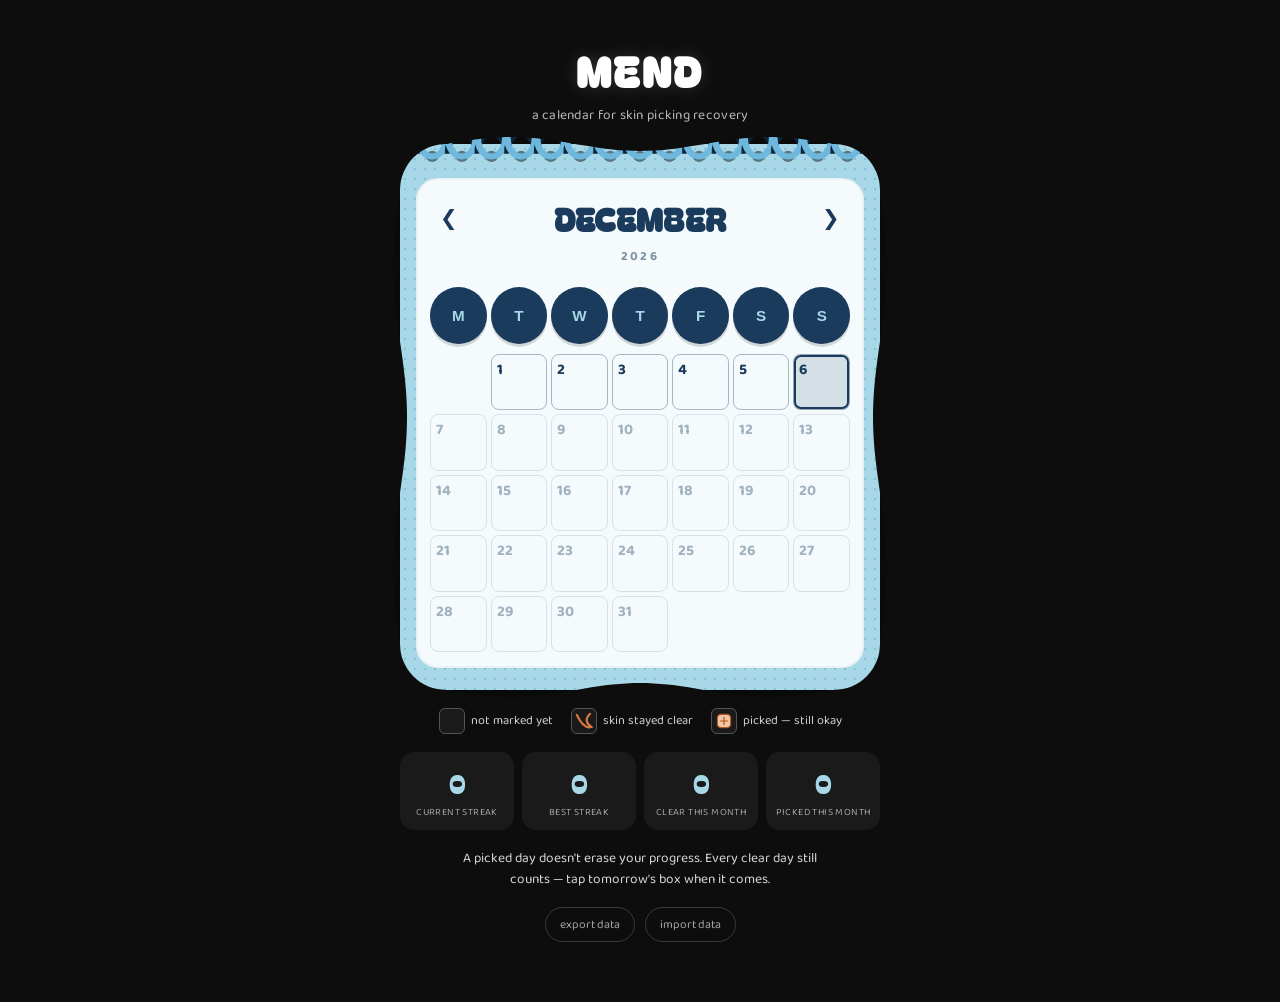
==== index.html @ 6c054323 "Add MEND, a skin picking recovery calendar Notepad-style monthly tracker for dermatillomania/skin pi" ====
<!doctype html>
<html lang="en">
<head>
<meta charset="UTF-8" />
<meta name="viewport" content="width=device-width, initial-scale=1, viewport-fit=cover" />
<title>MEND — a calendar for skin picking recovery</title>
<meta name="description" content="A gentle daily tracker for skin picking (dermatillomania) recovery. Scratch off the clear days, patch up the picked ones." />
<link rel="preconnect" href="https://fonts.googleapis.com" />
<link rel="preconnect" href="https://fonts.gstatic.com" crossorigin />
<link href="https://fonts.googleapis.com/css2?family=Bagel+Fat+One&family=Chewy&family=Baloo+2:wght@500;700;800&display=swap" rel="stylesheet" />
<link rel="stylesheet" href="css/style.css" />
</head>
<body>

  <div class="app">

    <header class="app-header">
      <h1 class="app-name">MEND</h1>
      <p class="app-tagline">a calendar for skin picking recovery</p>
    </header>

    <main class="calendar-wrap">
      <div class="calendar-card" id="calendarCard">

        <svg class="spiral" id="spiralSvg" viewBox="0 0 100 10" preserveAspectRatio="none" aria-hidden="true"></svg>

        <div class="page">
          <div class="page-inner">

            <div class="month-nav">
              <button class="nav-btn" id="prevMonth" aria-label="Previous month">&#10094;</button>
              <h2 class="month-title" id="monthTitle">JUNE</h2>
              <button class="nav-btn" id="nextMonth" aria-label="Next month">&#10095;</button>
            </div>
            <p class="year-label" id="yearLabel">2026</p>

            <div class="weekday-row" id="weekdayRow"></div>
            <div class="grid" id="grid"></div>

          </div>
        </div>
      </div>
    </main>

    <section class="legend" aria-label="Legend">
      <div class="legend-item">
        <span class="legend-swatch swatch-blank"></span>
        <span>not marked yet</span>
      </div>
      <div class="legend-item">
        <span class="legend-swatch swatch-clear"><svg viewBox="0 0 40 40"><path class="scratch-demo" d="M8,10 Q20,34 32,30 Q18,20 30,8" /></svg></span>
        <span>skin stayed clear</span>
      </div>
      <div class="legend-item">
        <span class="legend-swatch swatch-picked"><svg viewBox="0 0 40 40"><g class="patch-demo"><rect x="9" y="9" width="22" height="22" rx="6"/><path d="M14,20 L26,20 M20,14 L20,26" /></g></svg></span>
        <span>picked — still okay</span>
      </div>
    </section>

    <section class="stats" id="stats">
      <div class="stat">
        <span class="stat-value" id="statStreak">0</span>
        <span class="stat-label">current streak</span>
      </div>
      <div class="stat">
        <span class="stat-value" id="statBest">0</span>
        <span class="stat-label">best streak</span>
      </div>
      <div class="stat">
        <span class="stat-value" id="statMonthClear">0</span>
        <span class="stat-label">clear this month</span>
      </div>
      <div class="stat">
        <span class="stat-value" id="statMonthPicked">0</span>
        <span class="stat-label">picked this month</span>
      </div>
    </section>

    <p class="reassurance" id="reassurance">
      A picked day doesn't erase your progress. Every clear day still counts — tap tomorrow's box when it comes.
    </p>

    <footer class="app-footer">
      <button class="ghost-btn" id="exportBtn">export data</button>
      <label class="ghost-btn" for="importInput">import data</label>
      <input type="file" id="importInput" accept="application/json" hidden />
    </footer>

  </div>

  <script src="js/app.js"></script>
</body>
</html>
---- css/style.css ----
:root {
  --bg: #0d0d0d;
  --card: #6fea6f;
  --card-dot: #58c95a;
  --page: #fbfff5;
  --ink: #2a3fbe;
  --spiral-light: #6f8bff;
  --spiral-dark: #14206b;
  --mark: #b4531f;
  --mark-soft: #f0c8a8;
  color-scheme: light;
}

* { box-sizing: border-box; }

html, body {
  margin: 0;
  padding: 0;
  background: var(--bg);
  font-family: "Baloo 2", "Chewy", system-ui, sans-serif;
  color: #f4f4f4;
  min-height: 100%;
}

body {
  display: flex;
  justify-content: center;
  padding: clamp(16px, 4vw, 40px) 16px 60px;
}

.app {
  width: 100%;
  max-width: 480px;
  display: flex;
  flex-direction: column;
  align-items: center;
  gap: 18px;
}

/* ---------- header ---------- */

.app-header {
  text-align: center;
}

.app-name {
  font-family: "Bagel Fat One", "Chewy", sans-serif;
  font-size: clamp(2rem, 9vw, 2.6rem);
  letter-spacing: 0.06em;
  margin: 0;
  color: #fff;
  text-shadow: 0 0 18px rgba(255,255,255,0.15);
}

.app-tagline {
  margin: 4px 0 0;
  font-size: 0.85rem;
  color: #b9b9b9;
  letter-spacing: 0.02em;
}

/* ---------- calendar card ---------- */

.calendar-wrap {
  width: 100%;
  display: flex;
  justify-content: center;
}

.calendar-card {
  position: relative;
  width: 100%;
  background: var(--card);
  background-image:
    radial-gradient(var(--card-dot) 1.1px, transparent 1.6px);
  background-size: 10px 10px;
  padding: 34px 16px 22px;
  transition: background-color 0.5s ease;
  filter: drop-shadow(0 14px 28px rgba(0,0,0,0.45));
}

.spiral {
  position: absolute;
  top: -18px;
  left: 4%;
  width: 92%;
  height: 40px;
  overflow: visible;
  pointer-events: none;
}

.page {
  background: var(--page);
  border-radius: 22px;
  padding: 18px 14px 16px;
  box-shadow: inset 0 0 0 2px rgba(0,0,0,0.04);
}

.page-inner {
  display: flex;
  flex-direction: column;
  gap: 10px;
}

/* ---------- month title ---------- */

.month-nav {
  position: relative;
  display: flex;
  align-items: center;
  justify-content: center;
  min-height: 44px;
}

.month-title {
  font-family: "Bagel Fat One", sans-serif;
  font-size: clamp(2.4rem, 12vw, 3.4rem);
  color: var(--ink);
  margin: 0 44px;
  text-align: center;
  line-height: 1;
  letter-spacing: 0.01em;
  transition: color 0.5s ease, font-size 0.15s ease;
  white-space: nowrap;
}

.month-title.medium { font-size: clamp(1.9rem, 10vw, 2.6rem); }
.month-title.long { font-size: clamp(1.3rem, 8vw, 2rem); }

.year-label {
  text-align: center;
  margin: -4px 0 4px;
  font-weight: 700;
  color: var(--ink);
  opacity: 0.55;
  letter-spacing: 0.18em;
  font-size: 0.8rem;
}

.nav-btn {
  position: absolute;
  top: 50%;
  transform: translateY(-50%);
  background: none;
  border: none;
  color: var(--ink);
  font-size: 1.3rem;
  cursor: pointer;
  padding: 6px 10px;
  border-radius: 50%;
  line-height: 1;
  transition: background 0.15s ease;
  flex-shrink: 0;
}

#prevMonth { left: 0; }
#nextMonth { right: 0; }

.nav-btn:hover, .nav-btn:focus-visible {
  background: rgba(0,0,0,0.06);
  outline: none;
}

/* ---------- weekday row ---------- */

.weekday-row {
  display: grid;
  grid-template-columns: repeat(7, 1fr);
  gap: 4px;
  margin-top: 6px;
}

.weekday-pill {
  display: flex;
  align-items: center;
  justify-content: center;
  aspect-ratio: 1;
  border-radius: 50%;
  background: var(--ink);
  color: var(--card);
  font-weight: 800;
  font-family: "Chewy", sans-serif;
  font-size: clamp(0.7rem, 3vw, 0.95rem);
  box-shadow: 0 3px 0 rgba(0,0,0,0.15);
}

/* ---------- grid ---------- */

.grid {
  display: grid;
  grid-template-columns: repeat(7, 1fr);
  gap: 4px;
}

.day-cell {
  position: relative;
  aspect-ratio: 1;
  border: 1.5px solid color-mix(in srgb, var(--ink) 35%, transparent);
  border-radius: 8px;
  display: flex;
  align-items: flex-start;
  justify-content: flex-start;
  padding: 3px 0 0 5px;
  color: var(--ink);
  font-weight: 700;
  font-size: clamp(0.72rem, 3.4vw, 0.95rem);
  background: transparent;
  cursor: pointer;
  user-select: none;
  -webkit-tap-highlight-color: transparent;
  transition: transform 0.08s ease, background-color 0.2s ease;
  overflow: hidden;
}

.day-cell.empty {
  visibility: hidden;
  cursor: default;
}

.day-cell.future {
  opacity: 0.38;
  cursor: default;
}

.day-cell.today {
  background: color-mix(in srgb, var(--ink) 14%, transparent);
  box-shadow: inset 0 0 0 2px var(--ink);
}

.day-cell:active:not(.future):not(.empty) {
  transform: scale(0.93);
}

.day-cell .mark-svg {
  position: absolute;
  inset: 0;
  width: 100%;
  height: 100%;
  pointer-events: none;
}

.scratch {
  fill: none;
  stroke: var(--mark);
  stroke-width: 3.4;
  stroke-linecap: round;
  stroke-linejoin: round;
}

.patch rect {
  fill: var(--mark-soft);
  stroke: var(--mark);
  stroke-width: 1.6;
}

.patch path {
  stroke: var(--mark);
  stroke-width: 1.6;
  stroke-linecap: round;
}

/* ---------- legend ---------- */

.legend {
  display: flex;
  gap: 18px;
  flex-wrap: wrap;
  justify-content: center;
  font-size: 0.78rem;
  color: #cfcfcf;
}

.legend-item {
  display: flex;
  align-items: center;
  gap: 6px;
}

.legend-swatch {
  width: 26px;
  height: 26px;
  border-radius: 6px;
  border: 1.5px solid #555;
  background: #1a1a1a;
  display: inline-flex;
  overflow: hidden;
}

.legend-swatch svg { width: 100%; height: 100%; }

.scratch-demo {
  fill: none;
  stroke: #d97a3d;
  stroke-width: 3.6;
  stroke-linecap: round;
}

.patch-demo rect { fill: #f0c8a8; stroke: #b4531f; stroke-width: 2; }
.patch-demo path { stroke: #b4531f; stroke-width: 2; stroke-linecap: round; }

/* ---------- stats ---------- */

.stats {
  width: 100%;
  display: grid;
  grid-template-columns: repeat(4, 1fr);
  gap: 8px;
  text-align: center;
}

.stat {
  display: flex;
  flex-direction: column;
  background: #1a1a1a;
  border-radius: 14px;
  padding: 10px 4px;
}

.stat-value {
  font-family: "Bagel Fat One", sans-serif;
  font-size: clamp(1.3rem, 6vw, 1.7rem);
  color: var(--card);
}

.stat-label {
  font-size: 0.62rem;
  color: #a3a3a3;
  text-transform: uppercase;
  letter-spacing: 0.04em;
  margin-top: 2px;
}

/* ---------- reassurance ---------- */

.reassurance {
  text-align: center;
  font-size: 0.85rem;
  color: #d6d6d6;
  max-width: 380px;
  line-height: 1.5;
  margin: 0;
}

/* ---------- footer ---------- */

.app-footer {
  display: flex;
  gap: 10px;
}

.ghost-btn {
  font-family: inherit;
  font-size: 0.75rem;
  color: #a3a3a3;
  background: none;
  border: 1px solid #3a3a3a;
  padding: 7px 14px;
  border-radius: 999px;
  cursor: pointer;
}

.ghost-btn:hover { color: #fff; border-color: #666; }

@media (max-width: 360px) {
  .legend { gap: 10px; }
}
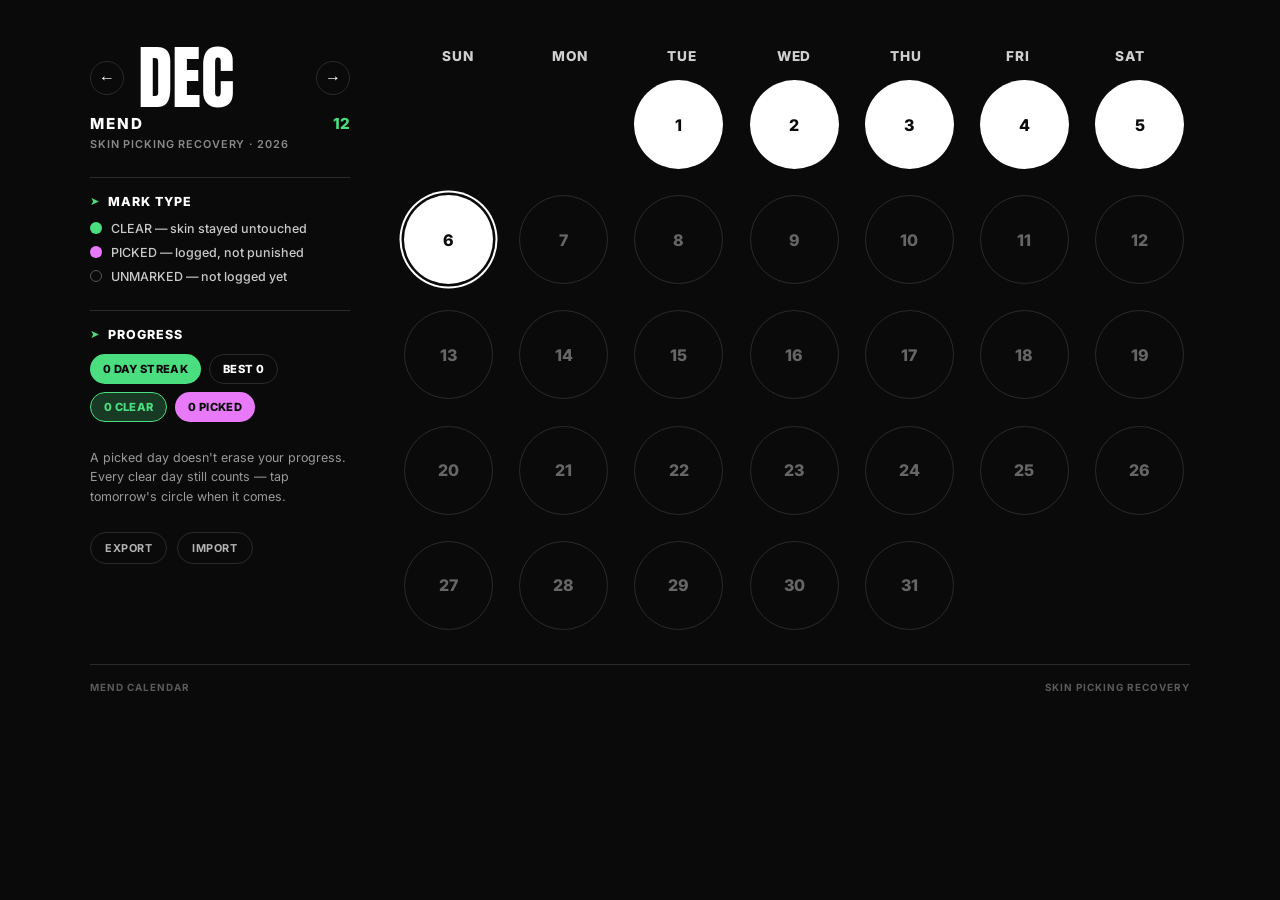
==== commit 20587b74: "Redesign MEND as a minimalist black circle-grid calendar Replace the notepad/spiral-binding look wit" ====
--- a/index.html
+++ b/index.html
@@ -4,88 +4,70 @@
 <meta charset="UTF-8" />
 <meta name="viewport" content="width=device-width, initial-scale=1, viewport-fit=cover" />
 <title>MEND — a calendar for skin picking recovery</title>
-<meta name="description" content="A gentle daily tracker for skin picking (dermatillomania) recovery. Scratch off the clear days, patch up the picked ones." />
+<meta name="description" content="A gentle daily tracker for skin picking (dermatillomania) recovery. Circle off the clear days, patch the picked ones." />
 <link rel="preconnect" href="https://fonts.googleapis.com" />
 <link rel="preconnect" href="https://fonts.gstatic.com" crossorigin />
-<link href="https://fonts.googleapis.com/css2?family=Bagel+Fat+One&family=Chewy&family=Baloo+2:wght@500;700;800&display=swap" rel="stylesheet" />
+<link href="https://fonts.googleapis.com/css2?family=Anton&family=Inter:wght@400;600;700;800&display=swap" rel="stylesheet" />
 <link rel="stylesheet" href="css/style.css" />
 </head>
 <body>
 
   <div class="app">
+    <div class="layout">
 
-    <header class="app-header">
-      <h1 class="app-name">MEND</h1>
-      <p class="app-tagline">a calendar for skin picking recovery</p>
-    </header>
+      <aside class="sidebar">
+        <div class="brand">
+          <div class="brand-row">
+            <button class="nav-arrow" id="prevMonth" aria-label="Previous month">&#8592;</button>
+            <h1 class="brand-month" id="monthAbbrev">JUN</h1>
+            <button class="nav-arrow" id="nextMonth" aria-label="Next month">&#8594;</button>
+          </div>
+          <div class="brand-sub">
+            <span class="brand-app">MEND</span>
+            <span class="brand-num" id="monthNum">06</span>
+          </div>
+          <p class="brand-tagline">SKIN PICKING RECOVERY &middot; <span id="yearLabel">2026</span></p>
+        </div>
 
-    <main class="calendar-wrap">
-      <div class="calendar-card" id="calendarCard">
+        <div class="side-block">
+          <h2 class="block-title"><span class="title-arrow">&#10148;</span> MARK TYPE</h2>
+          <ul class="legend-list">
+            <li><span class="dot dot-clear"></span> CLEAR &mdash; skin stayed untouched</li>
+            <li><span class="dot dot-picked"></span> PICKED &mdash; logged, not punished</li>
+            <li><span class="dot dot-blank"></span> UNMARKED &mdash; not logged yet</li>
+          </ul>
+        </div>
 
-        <svg class="spiral" id="spiralSvg" viewBox="0 0 100 10" preserveAspectRatio="none" aria-hidden="true"></svg>
-
-        <div class="page">
-          <div class="page-inner">
-
-            <div class="month-nav">
-              <button class="nav-btn" id="prevMonth" aria-label="Previous month">&#10094;</button>
-              <h2 class="month-title" id="monthTitle">JUNE</h2>
-              <button class="nav-btn" id="nextMonth" aria-label="Next month">&#10095;</button>
-            </div>
-            <p class="year-label" id="yearLabel">2026</p>
-
-            <div class="weekday-row" id="weekdayRow"></div>
-            <div class="grid" id="grid"></div>
-
+        <div class="side-block">
+          <h2 class="block-title"><span class="title-arrow">&#10148;</span> PROGRESS</h2>
+          <div class="chip-grid">
+            <span class="chip chip-clear" id="statStreak">0 DAY STREAK</span>
+            <span class="chip chip-outline" id="statBest">BEST 0</span>
+            <span class="chip chip-clear-soft" id="statMonthClear">0 CLEAR</span>
+            <span class="chip chip-picked" id="statMonthPicked">0 PICKED</span>
           </div>
         </div>
-      </div>
-    </main>
 
-    <section class="legend" aria-label="Legend">
-      <div class="legend-item">
-        <span class="legend-swatch swatch-blank"></span>
-        <span>not marked yet</span>
-      </div>
-      <div class="legend-item">
-        <span class="legend-swatch swatch-clear"><svg viewBox="0 0 40 40"><path class="scratch-demo" d="M8,10 Q20,34 32,30 Q18,20 30,8" /></svg></span>
-        <span>skin stayed clear</span>
-      </div>
-      <div class="legend-item">
-        <span class="legend-swatch swatch-picked"><svg viewBox="0 0 40 40"><g class="patch-demo"><rect x="9" y="9" width="22" height="22" rx="6"/><path d="M14,20 L26,20 M20,14 L20,26" /></g></svg></span>
-        <span>picked — still okay</span>
-      </div>
-    </section>
+        <p class="reassurance">A picked day doesn't erase your progress. Every clear day still counts &mdash; tap tomorrow's circle when it comes.</p>
 
-    <section class="stats" id="stats">
-      <div class="stat">
-        <span class="stat-value" id="statStreak">0</span>
-        <span class="stat-label">current streak</span>
-      </div>
-      <div class="stat">
-        <span class="stat-value" id="statBest">0</span>
-        <span class="stat-label">best streak</span>
-      </div>
-      <div class="stat">
-        <span class="stat-value" id="statMonthClear">0</span>
-        <span class="stat-label">clear this month</span>
-      </div>
-      <div class="stat">
-        <span class="stat-value" id="statMonthPicked">0</span>
-        <span class="stat-label">picked this month</span>
-      </div>
-    </section>
+        <div class="footer-actions">
+          <button class="ghost-btn" id="exportBtn">EXPORT</button>
+          <label class="ghost-btn" for="importInput">IMPORT</label>
+          <input type="file" id="importInput" accept="application/json" hidden />
+        </div>
+      </aside>
 
-    <p class="reassurance" id="reassurance">
-      A picked day doesn't erase your progress. Every clear day still counts — tap tomorrow's box when it comes.
-    </p>
+      <main class="calendar-main">
+        <div class="weekday-row" id="weekdayRow"></div>
+        <div class="grid" id="grid"></div>
+      </main>
 
-    <footer class="app-footer">
-      <button class="ghost-btn" id="exportBtn">export data</button>
-      <label class="ghost-btn" for="importInput">import data</label>
-      <input type="file" id="importInput" accept="application/json" hidden />
+    </div>
+
+    <footer class="corner-footer">
+      <span>MEND CALENDAR</span>
+      <span>SKIN PICKING RECOVERY</span>
     </footer>
-
   </div>
 
   <script src="js/app.js"></script>
--- a/css/style.css
+++ b/css/style.css
@@ -1,14 +1,11 @@
 :root {
-  --bg: #0d0d0d;
-  --card: #6fea6f;
-  --card-dot: #58c95a;
-  --page: #fbfff5;
-  --ink: #2a3fbe;
-  --spiral-light: #6f8bff;
-  --spiral-dark: #14206b;
-  --mark: #b4531f;
-  --mark-soft: #f0c8a8;
-  color-scheme: light;
+  --clear: #7ed321;
+  --picked: #ff5a36;
+  --bg: #0a0a0a;
+  --panel: #141414;
+  --line: #2a2a2a;
+  --ink-on-color: #0a0a0a;
+  color-scheme: dark;
 }
 
 * { box-sizing: border-box; }
@@ -17,350 +14,327 @@
   margin: 0;
   padding: 0;
   background: var(--bg);
-  font-family: "Baloo 2", "Chewy", system-ui, sans-serif;
-  color: #f4f4f4;
+  color: #fff;
+  font-family: "Inter", system-ui, sans-serif;
   min-height: 100%;
 }
 
 body {
   display: flex;
   justify-content: center;
-  padding: clamp(16px, 4vw, 40px) 16px 60px;
+  padding: clamp(20px, 4vw, 48px) clamp(16px, 4vw, 48px) 40px;
 }
 
 .app {
   width: 100%;
-  max-width: 480px;
-  display: flex;
-  flex-direction: column;
-  align-items: center;
-  gap: 18px;
-}
-
-/* ---------- header ---------- */
-
-.app-header {
+  max-width: 1100px;
+  display: flex;
+  flex-direction: column;
+  gap: 28px;
+}
+
+/* ---------------------------------------------------------------
+ * layout
+ * ------------------------------------------------------------- */
+
+.layout {
+  display: flex;
+  flex-direction: column;
+  gap: 32px;
+}
+
+@media (min-width: 860px) {
+  .layout {
+    display: grid;
+    grid-template-columns: 260px 1fr;
+    align-items: start;
+    gap: 48px;
+  }
+}
+
+/* ---------------------------------------------------------------
+ * sidebar / brand
+ * ------------------------------------------------------------- */
+
+.sidebar {
+  display: flex;
+  flex-direction: column;
+  gap: 26px;
+}
+
+.brand-row {
+  display: flex;
+  align-items: center;
+  gap: 14px;
+}
+
+.brand-month {
+  font-family: "Anton", sans-serif;
+  font-weight: 400;
+  font-size: clamp(3rem, 11vw, 4.4rem);
+  line-height: 0.85;
+  letter-spacing: -0.01em;
+  margin: 0;
+  flex: 1;
   text-align: center;
-}
-
-.app-name {
-  font-family: "Bagel Fat One", "Chewy", sans-serif;
-  font-size: clamp(2rem, 9vw, 2.6rem);
-  letter-spacing: 0.06em;
+  transition: color 0.3s ease;
+}
+
+@media (min-width: 860px) {
+  .brand-month { text-align: left; }
+}
+
+.nav-arrow {
+  background: none;
+  border: 1.5px solid var(--line);
+  color: #fff;
+  width: 34px;
+  height: 34px;
+  border-radius: 50%;
+  cursor: pointer;
+  font-size: 1rem;
+  flex-shrink: 0;
+  transition: border-color 0.15s ease, background 0.15s ease;
+}
+
+.nav-arrow:hover, .nav-arrow:focus-visible {
+  border-color: #fff;
+  outline: none;
+}
+
+.brand-sub {
+  display: flex;
+  align-items: baseline;
+  justify-content: space-between;
+  margin-top: 6px;
+}
+
+.brand-app {
+  font-weight: 800;
+  font-size: 0.95rem;
+  letter-spacing: 0.14em;
+}
+
+.brand-num {
+  font-weight: 800;
+  font-size: 0.95rem;
+  color: var(--clear);
+  transition: color 0.3s ease;
+}
+
+.brand-tagline {
+  margin: 4px 0 0;
+  font-size: 0.68rem;
+  font-weight: 600;
+  letter-spacing: 0.08em;
+  color: #8a8a8a;
+  text-transform: uppercase;
+}
+
+/* ---------------------------------------------------------------
+ * side blocks (legend + stats)
+ * ------------------------------------------------------------- */
+
+.side-block {
+  border-top: 1px solid var(--line);
+  padding-top: 16px;
+}
+
+.block-title {
+  display: flex;
+  align-items: center;
+  gap: 8px;
+  font-size: 0.78rem;
+  font-weight: 800;
+  letter-spacing: 0.08em;
+  margin: 0 0 12px;
+}
+
+.title-arrow {
+  color: var(--clear);
+  font-size: 0.7rem;
+  transition: color 0.3s ease;
+}
+
+.legend-list {
+  list-style: none;
   margin: 0;
+  padding: 0;
+  display: flex;
+  flex-direction: column;
+  gap: 9px;
+  font-size: 0.78rem;
+  color: #c9c9c9;
+  font-weight: 500;
+}
+
+.legend-list li {
+  display: flex;
+  align-items: center;
+  gap: 9px;
+}
+
+.dot {
+  width: 12px;
+  height: 12px;
+  border-radius: 50%;
+  flex-shrink: 0;
+}
+
+.dot-clear { background: var(--clear); transition: background 0.3s ease; }
+.dot-picked { background: var(--picked); transition: background 0.3s ease; }
+.dot-blank { background: transparent; border: 1.5px solid #555; }
+
+.chip-grid {
+  display: flex;
+  flex-wrap: wrap;
+  gap: 8px;
+}
+
+.chip {
+  display: inline-flex;
+  align-items: center;
+  padding: 7px 13px;
+  border-radius: 999px;
+  font-size: 0.7rem;
+  font-weight: 800;
+  letter-spacing: 0.03em;
+  white-space: nowrap;
+}
+
+.chip-clear { background: var(--clear); color: var(--ink-on-color); transition: background 0.3s ease; }
+.chip-picked { background: var(--picked); color: var(--ink-on-color); transition: background 0.3s ease; }
+.chip-clear-soft {
+  background: color-mix(in srgb, var(--clear) 22%, transparent);
+  color: var(--clear);
+  border: 1.5px solid var(--clear);
+  transition: color 0.3s ease, border-color 0.3s ease, background 0.3s ease;
+}
+.chip-outline {
+  background: none;
   color: #fff;
-  text-shadow: 0 0 18px rgba(255,255,255,0.15);
-}
-
-.app-tagline {
-  margin: 4px 0 0;
-  font-size: 0.85rem;
-  color: #b9b9b9;
-  letter-spacing: 0.02em;
-}
-
-/* ---------- calendar card ---------- */
-
-.calendar-wrap {
-  width: 100%;
-  display: flex;
-  justify-content: center;
-}
-
-.calendar-card {
-  position: relative;
-  width: 100%;
-  background: var(--card);
-  background-image:
-    radial-gradient(var(--card-dot) 1.1px, transparent 1.6px);
-  background-size: 10px 10px;
-  padding: 34px 16px 22px;
-  transition: background-color 0.5s ease;
-  filter: drop-shadow(0 14px 28px rgba(0,0,0,0.45));
-}
-
-.spiral {
-  position: absolute;
-  top: -18px;
-  left: 4%;
-  width: 92%;
-  height: 40px;
-  overflow: visible;
-  pointer-events: none;
-}
-
-.page {
-  background: var(--page);
-  border-radius: 22px;
-  padding: 18px 14px 16px;
-  box-shadow: inset 0 0 0 2px rgba(0,0,0,0.04);
-}
-
-.page-inner {
-  display: flex;
-  flex-direction: column;
+  border: 1.5px solid var(--line);
+}
+
+.reassurance {
+  font-size: 0.78rem;
+  line-height: 1.55;
+  color: #9a9a9a;
+  margin: 0;
+}
+
+.footer-actions {
+  display: flex;
   gap: 10px;
 }
 
-/* ---------- month title ---------- */
-
-.month-nav {
-  position: relative;
-  display: flex;
-  align-items: center;
-  justify-content: center;
-  min-height: 44px;
-}
-
-.month-title {
-  font-family: "Bagel Fat One", sans-serif;
-  font-size: clamp(2.4rem, 12vw, 3.4rem);
-  color: var(--ink);
-  margin: 0 44px;
-  text-align: center;
-  line-height: 1;
-  letter-spacing: 0.01em;
-  transition: color 0.5s ease, font-size 0.15s ease;
-  white-space: nowrap;
-}
-
-.month-title.medium { font-size: clamp(1.9rem, 10vw, 2.6rem); }
-.month-title.long { font-size: clamp(1.3rem, 8vw, 2rem); }
-
-.year-label {
-  text-align: center;
-  margin: -4px 0 4px;
+.ghost-btn {
+  font-family: inherit;
+  font-size: 0.68rem;
   font-weight: 700;
-  color: var(--ink);
-  opacity: 0.55;
-  letter-spacing: 0.18em;
-  font-size: 0.8rem;
-}
-
-.nav-btn {
-  position: absolute;
-  top: 50%;
-  transform: translateY(-50%);
+  letter-spacing: 0.05em;
+  color: #b4b4b4;
   background: none;
-  border: none;
-  color: var(--ink);
-  font-size: 1.3rem;
+  border: 1.5px solid var(--line);
+  padding: 8px 14px;
+  border-radius: 999px;
   cursor: pointer;
-  padding: 6px 10px;
-  border-radius: 50%;
-  line-height: 1;
-  transition: background 0.15s ease;
-  flex-shrink: 0;
-}
-
-#prevMonth { left: 0; }
-#nextMonth { right: 0; }
-
-.nav-btn:hover, .nav-btn:focus-visible {
-  background: rgba(0,0,0,0.06);
-  outline: none;
-}
-
-/* ---------- weekday row ---------- */
+}
+.ghost-btn:hover { color: #fff; border-color: #666; }
+
+/* ---------------------------------------------------------------
+ * calendar main
+ * ------------------------------------------------------------- */
+
+.calendar-main {
+  display: flex;
+  flex-direction: column;
+  gap: 10px;
+}
 
 .weekday-row {
   display: grid;
   grid-template-columns: repeat(7, 1fr);
-  gap: 4px;
-  margin-top: 6px;
-}
-
-.weekday-pill {
-  display: flex;
-  align-items: center;
-  justify-content: center;
-  aspect-ratio: 1;
-  border-radius: 50%;
-  background: var(--ink);
-  color: var(--card);
-  font-weight: 800;
-  font-family: "Chewy", sans-serif;
-  font-size: clamp(0.7rem, 3vw, 0.95rem);
-  box-shadow: 0 3px 0 rgba(0,0,0,0.15);
-}
-
-/* ---------- grid ---------- */
+  padding: 0 4px;
+}
+
+.weekday-row span {
+  font-weight: 800;
+  font-size: clamp(0.62rem, 2.4vw, 0.85rem);
+  letter-spacing: 0.06em;
+  color: #cfcfcf;
+  text-align: center;
+}
 
 .grid {
   display: grid;
   grid-template-columns: repeat(7, 1fr);
-  gap: 4px;
+  gap: clamp(4px, 1.4vw, 14px);
 }
 
 .day-cell {
   position: relative;
   aspect-ratio: 1;
-  border: 1.5px solid color-mix(in srgb, var(--ink) 35%, transparent);
-  border-radius: 8px;
-  display: flex;
-  align-items: flex-start;
-  justify-content: flex-start;
-  padding: 3px 0 0 5px;
-  color: var(--ink);
+  display: flex;
+  align-items: center;
+  justify-content: center;
+  cursor: pointer;
+  -webkit-tap-highlight-color: transparent;
+  user-select: none;
+}
+
+.day-cell.empty { visibility: hidden; cursor: default; }
+.day-cell.future { cursor: default; }
+
+.day-circle {
+  position: absolute;
+  inset: 6%;
+  border-radius: 50%;
+  background: #fff;
+  transition: background-color 0.3s ease, transform 0.08s ease, box-shadow 0.15s ease;
+}
+
+.day-cell.future .day-circle {
+  background: transparent;
+  border: 1.5px solid var(--line);
+  inset: 6%;
+}
+
+.day-cell.state-clear .day-circle { background: var(--clear); }
+.day-cell.state-picked .day-circle { background: var(--picked); }
+
+.day-cell.today .day-circle {
+  box-shadow: 0 0 0 2.5px var(--bg), 0 0 0 4.5px #fff;
+}
+
+.day-cell:active:not(.future):not(.empty) .day-circle {
+  transform: scale(0.9);
+}
+
+.day-num {
+  position: relative;
+  font-weight: 800;
+  font-size: clamp(0.68rem, 2.6vw, 1rem);
+  color: var(--bg);
+  pointer-events: none;
+}
+
+.day-cell.future .day-num { color: #666; }
+.day-cell.state-clear .day-num,
+.day-cell.state-picked .day-num { color: #fff; }
+
+/* ---------------------------------------------------------------
+ * footer
+ * ------------------------------------------------------------- */
+
+.corner-footer {
+  display: flex;
+  justify-content: space-between;
+  font-size: 0.62rem;
   font-weight: 700;
-  font-size: clamp(0.72rem, 3.4vw, 0.95rem);
-  background: transparent;
-  cursor: pointer;
-  user-select: none;
-  -webkit-tap-highlight-color: transparent;
-  transition: transform 0.08s ease, background-color 0.2s ease;
-  overflow: hidden;
-}
-
-.day-cell.empty {
-  visibility: hidden;
-  cursor: default;
-}
-
-.day-cell.future {
-  opacity: 0.38;
-  cursor: default;
-}
-
-.day-cell.today {
-  background: color-mix(in srgb, var(--ink) 14%, transparent);
-  box-shadow: inset 0 0 0 2px var(--ink);
-}
-
-.day-cell:active:not(.future):not(.empty) {
-  transform: scale(0.93);
-}
-
-.day-cell .mark-svg {
-  position: absolute;
-  inset: 0;
-  width: 100%;
-  height: 100%;
-  pointer-events: none;
-}
-
-.scratch {
-  fill: none;
-  stroke: var(--mark);
-  stroke-width: 3.4;
-  stroke-linecap: round;
-  stroke-linejoin: round;
-}
-
-.patch rect {
-  fill: var(--mark-soft);
-  stroke: var(--mark);
-  stroke-width: 1.6;
-}
-
-.patch path {
-  stroke: var(--mark);
-  stroke-width: 1.6;
-  stroke-linecap: round;
-}
-
-/* ---------- legend ---------- */
-
-.legend {
-  display: flex;
-  gap: 18px;
-  flex-wrap: wrap;
-  justify-content: center;
-  font-size: 0.78rem;
-  color: #cfcfcf;
-}
-
-.legend-item {
-  display: flex;
-  align-items: center;
-  gap: 6px;
-}
-
-.legend-swatch {
-  width: 26px;
-  height: 26px;
-  border-radius: 6px;
-  border: 1.5px solid #555;
-  background: #1a1a1a;
-  display: inline-flex;
-  overflow: hidden;
-}
-
-.legend-swatch svg { width: 100%; height: 100%; }
-
-.scratch-demo {
-  fill: none;
-  stroke: #d97a3d;
-  stroke-width: 3.6;
-  stroke-linecap: round;
-}
-
-.patch-demo rect { fill: #f0c8a8; stroke: #b4531f; stroke-width: 2; }
-.patch-demo path { stroke: #b4531f; stroke-width: 2; stroke-linecap: round; }
-
-/* ---------- stats ---------- */
-
-.stats {
-  width: 100%;
-  display: grid;
-  grid-template-columns: repeat(4, 1fr);
-  gap: 8px;
-  text-align: center;
-}
-
-.stat {
-  display: flex;
-  flex-direction: column;
-  background: #1a1a1a;
-  border-radius: 14px;
-  padding: 10px 4px;
-}
-
-.stat-value {
-  font-family: "Bagel Fat One", sans-serif;
-  font-size: clamp(1.3rem, 6vw, 1.7rem);
-  color: var(--card);
-}
-
-.stat-label {
-  font-size: 0.62rem;
-  color: #a3a3a3;
+  letter-spacing: 0.1em;
+  color: #5a5a5a;
+  border-top: 1px solid var(--line);
+  padding-top: 16px;
   text-transform: uppercase;
-  letter-spacing: 0.04em;
-  margin-top: 2px;
-}
-
-/* ---------- reassurance ---------- */
-
-.reassurance {
-  text-align: center;
-  font-size: 0.85rem;
-  color: #d6d6d6;
-  max-width: 380px;
-  line-height: 1.5;
-  margin: 0;
-}
-
-/* ---------- footer ---------- */
-
-.app-footer {
-  display: flex;
-  gap: 10px;
-}
-
-.ghost-btn {
-  font-family: inherit;
-  font-size: 0.75rem;
-  color: #a3a3a3;
-  background: none;
-  border: 1px solid #3a3a3a;
-  padding: 7px 14px;
-  border-radius: 999px;
-  cursor: pointer;
-}
-
-.ghost-btn:hover { color: #fff; border-color: #666; }
-
-@media (max-width: 360px) {
-  .legend { gap: 10px; }
-}
+}
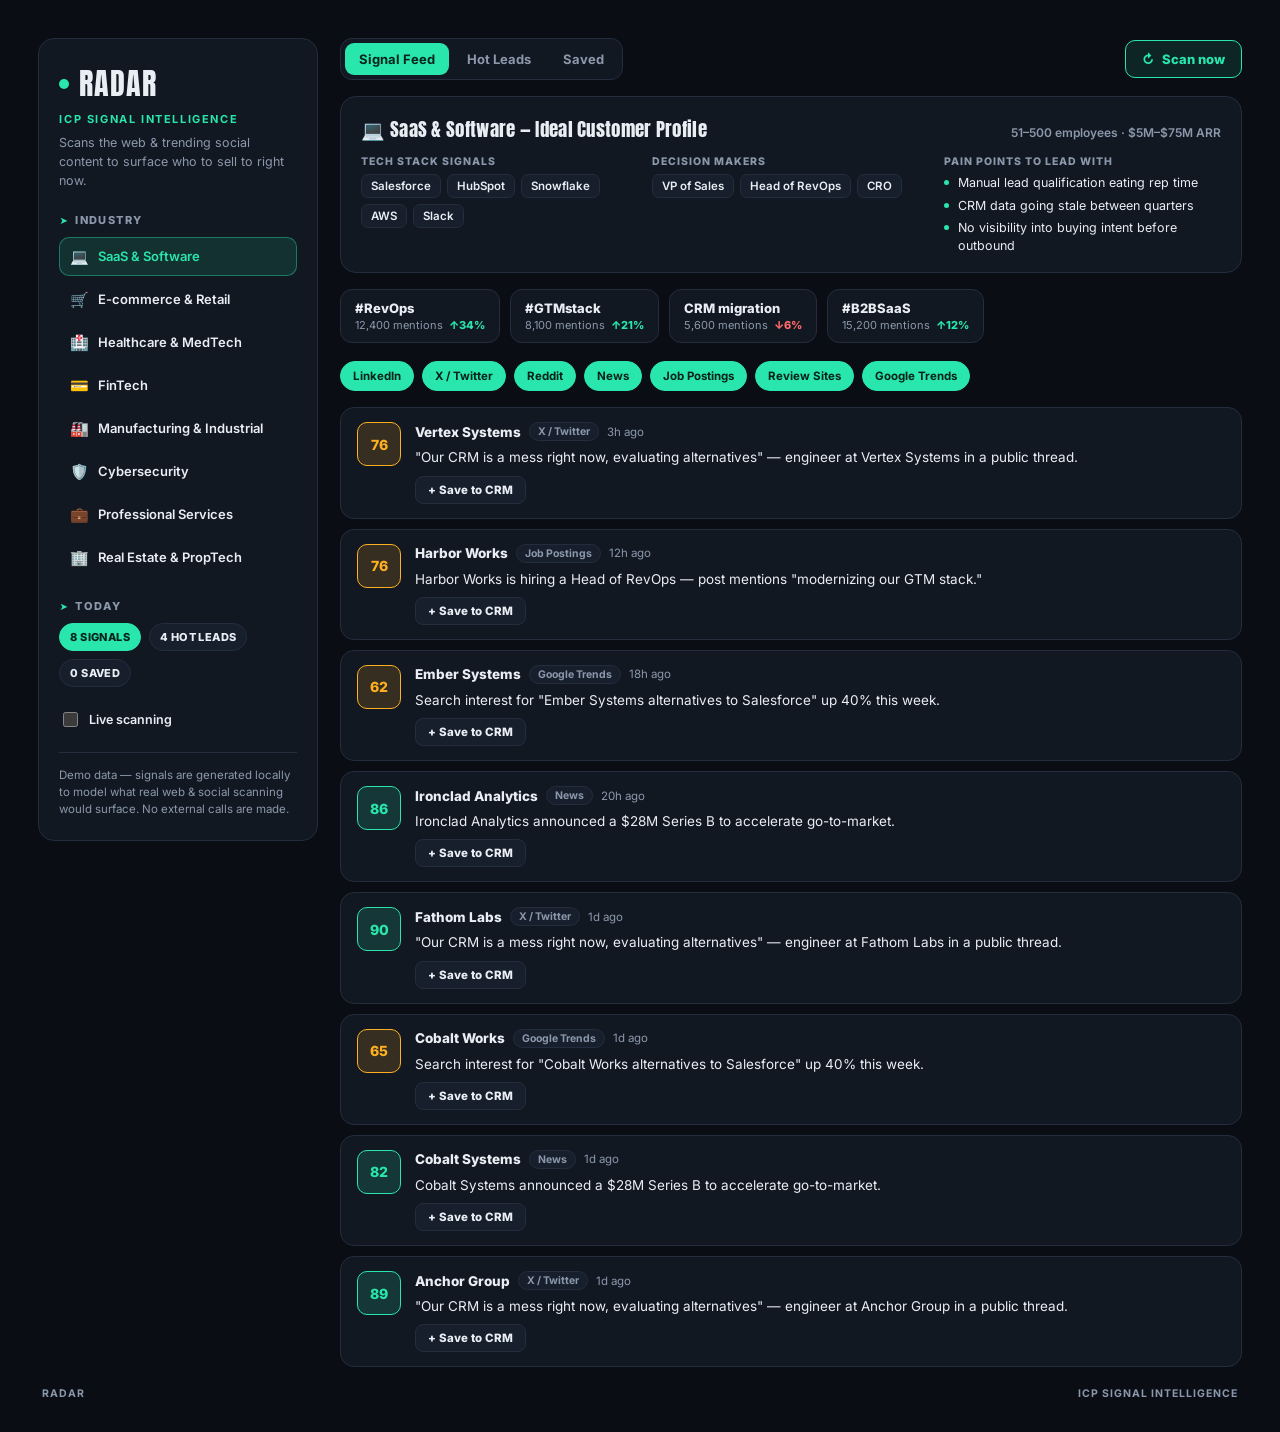
==== commit 7300dd7c: "Add RADAR, an ICP signal-scanning CRM dashboard Replace the MEND app with RADAR: a client-side dashb" ====
--- a/index.html
+++ b/index.html
@@ -3,11 +3,11 @@
 <head>
 <meta charset="UTF-8" />
 <meta name="viewport" content="width=device-width, initial-scale=1, viewport-fit=cover" />
-<title>MEND — a calendar for skin picking recovery</title>
-<meta name="description" content="A gentle daily tracker for skin picking (dermatillomania) recovery. Circle off the clear days, patch the picked ones." />
+<title>RADAR — ICP signal intelligence</title>
+<meta name="description" content="An automated CRM signal radar that scans the web and trending social content to surface industry-specific ideal customer profiles and hot leads." />
 <link rel="preconnect" href="https://fonts.googleapis.com" />
 <link rel="preconnect" href="https://fonts.gstatic.com" crossorigin />
-<link href="https://fonts.googleapis.com/css2?family=Anton&family=Inter:wght@400;600;700;800&display=swap" rel="stylesheet" />
+<link href="https://fonts.googleapis.com/css2?family=Anton&family=Inter:wght@400;500;600;700;800&display=swap" rel="stylesheet" />
 <link rel="stylesheet" href="css/style.css" />
 </head>
 <body>
@@ -18,55 +18,73 @@
       <aside class="sidebar">
         <div class="brand">
           <div class="brand-row">
-            <button class="nav-arrow" id="prevMonth" aria-label="Previous month">&#8592;</button>
-            <h1 class="brand-month" id="monthAbbrev">JUN</h1>
-            <button class="nav-arrow" id="nextMonth" aria-label="Next month">&#8594;</button>
+            <span class="live-dot" id="liveDot" aria-hidden="true"></span>
+            <h1 class="brand-name">RADAR</h1>
           </div>
-          <div class="brand-sub">
-            <span class="brand-app">MEND</span>
-            <span class="brand-num" id="monthNum">06</span>
-          </div>
-          <p class="brand-tagline">SKIN PICKING RECOVERY &middot; <span id="yearLabel">2026</span></p>
+          <p class="brand-tagline">ICP SIGNAL INTELLIGENCE</p>
+          <p class="brand-sub">Scans the web &amp; trending social content to surface who to sell to right now.</p>
         </div>
 
         <div class="side-block">
-          <h2 class="block-title"><span class="title-arrow">&#10148;</span> MARK TYPE</h2>
-          <ul class="legend-list">
-            <li><span class="dot dot-clear"></span> CLEAR &mdash; skin stayed untouched</li>
-            <li><span class="dot dot-picked"></span> PICKED &mdash; logged, not punished</li>
-            <li><span class="dot dot-blank"></span> UNMARKED &mdash; not logged yet</li>
-          </ul>
+          <h2 class="block-title"><span class="title-arrow">&#10148;</span> INDUSTRY</h2>
+          <ul class="industry-list" id="industryList"></ul>
         </div>
 
         <div class="side-block">
-          <h2 class="block-title"><span class="title-arrow">&#10148;</span> PROGRESS</h2>
+          <h2 class="block-title"><span class="title-arrow">&#10148;</span> TODAY</h2>
           <div class="chip-grid">
-            <span class="chip chip-clear" id="statStreak">0 DAY STREAK</span>
-            <span class="chip chip-outline" id="statBest">BEST 0</span>
-            <span class="chip chip-clear-soft" id="statMonthClear">0 CLEAR</span>
-            <span class="chip chip-picked" id="statMonthPicked">0 PICKED</span>
+            <span class="chip chip-accent" id="statSignals">0 SIGNALS</span>
+            <span class="chip chip-outline" id="statHot">0 HOT LEADS</span>
+            <span class="chip chip-outline" id="statSaved">0 SAVED</span>
           </div>
         </div>
 
-        <p class="reassurance">A picked day doesn't erase your progress. Every clear day still counts &mdash; tap tomorrow's circle when it comes.</p>
+        <label class="live-toggle">
+          <input type="checkbox" id="liveToggle" />
+          <span>Live scanning</span>
+        </label>
 
-        <div class="footer-actions">
-          <button class="ghost-btn" id="exportBtn">EXPORT</button>
-          <label class="ghost-btn" for="importInput">IMPORT</label>
-          <input type="file" id="importInput" accept="application/json" hidden />
-        </div>
+        <p class="reassurance">Demo data — signals are generated locally to model what real web &amp; social scanning would surface. No external calls are made.</p>
       </aside>
 
-      <main class="calendar-main">
-        <div class="weekday-row" id="weekdayRow"></div>
-        <div class="grid" id="grid"></div>
+      <main class="main">
+        <div class="tab-row">
+          <div class="tabs" role="tablist">
+            <button class="tab-btn is-active" data-view="signals" role="tab">Signal Feed</button>
+            <button class="tab-btn" data-view="leads" role="tab">Hot Leads</button>
+            <button class="tab-btn" data-view="saved" role="tab">Saved <span id="savedCount"></span></button>
+          </div>
+          <button class="scan-btn" id="scanBtn">
+            <span class="scan-icon">&#8635;</span> Scan now
+          </button>
+        </div>
+
+        <section class="view" id="view-signals">
+          <div class="icp-card" id="icpCard"></div>
+
+          <div class="trending-strip" id="trendingStrip"></div>
+
+          <div class="source-filters" id="sourceFilters"></div>
+
+          <div class="signal-feed" id="signalFeed"></div>
+        </section>
+
+        <section class="view is-hidden" id="view-leads">
+          <p class="view-intro">Companies ranked by cumulative buying-intent signal for <strong id="leadsIndustryName"></strong>.</p>
+          <div class="lead-list" id="leadList"></div>
+        </section>
+
+        <section class="view is-hidden" id="view-saved">
+          <p class="view-intro">Leads you've pulled into the CRM, across every industry.</p>
+          <div class="lead-list" id="savedList"></div>
+        </section>
       </main>
 
     </div>
 
     <footer class="corner-footer">
-      <span>MEND CALENDAR</span>
-      <span>SKIN PICKING RECOVERY</span>
+      <span>RADAR</span>
+      <span>ICP SIGNAL INTELLIGENCE</span>
     </footer>
   </div>
 
--- a/css/style.css
+++ b/css/style.css
@@ -1,10 +1,14 @@
 :root {
-  --clear: #7ed321;
-  --picked: #ff5a36;
-  --bg: #0a0a0a;
-  --panel: #141414;
-  --line: #2a2a2a;
-  --ink-on-color: #0a0a0a;
+  --bg: #0a0e14;
+  --panel: #121822;
+  --panel-2: #171f2c;
+  --line: #232d3d;
+  --ink: #e9eef4;
+  --muted: #8b98ab;
+  --accent: #29e6ac;
+  --accent-ink: #06231a;
+  --amber: #ffb020;
+  --red: #ff6b6b;
   color-scheme: dark;
 }
 
@@ -14,7 +18,7 @@
   margin: 0;
   padding: 0;
   background: var(--bg);
-  color: #fff;
+  color: var(--ink);
   font-family: "Inter", system-ui, sans-serif;
   min-height: 100%;
 }
@@ -22,15 +26,15 @@
 body {
   display: flex;
   justify-content: center;
-  padding: clamp(20px, 4vw, 48px) clamp(16px, 4vw, 48px) 40px;
+  padding: clamp(16px, 3vw, 40px) clamp(14px, 3vw, 40px) 32px;
 }
 
 .app {
   width: 100%;
-  max-width: 1100px;
-  display: flex;
-  flex-direction: column;
-  gap: 28px;
+  max-width: 1240px;
+  display: flex;
+  flex-direction: column;
+  gap: 20px;
 }
 
 /* ---------------------------------------------------------------
@@ -38,303 +42,585 @@
  * ------------------------------------------------------------- */
 
 .layout {
-  display: flex;
-  flex-direction: column;
-  gap: 32px;
-}
-
-@media (min-width: 860px) {
-  .layout {
-    display: grid;
-    grid-template-columns: 260px 1fr;
-    align-items: start;
-    gap: 48px;
-  }
-}
-
-/* ---------------------------------------------------------------
- * sidebar / brand
+  display: grid;
+  grid-template-columns: 280px 1fr;
+  gap: 22px;
+  align-items: start;
+}
+
+@media (max-width: 860px) {
+  .layout { grid-template-columns: 1fr; }
+}
+
+/* ---------------------------------------------------------------
+ * sidebar
  * ------------------------------------------------------------- */
 
 .sidebar {
-  display: flex;
-  flex-direction: column;
-  gap: 26px;
+  background: var(--panel);
+  border: 1px solid var(--line);
+  border-radius: 16px;
+  padding: 22px 20px;
+  display: flex;
+  flex-direction: column;
+  gap: 22px;
+  position: sticky;
+  top: 20px;
 }
 
 .brand-row {
   display: flex;
   align-items: center;
-  gap: 14px;
-}
-
-.brand-month {
+  gap: 10px;
+}
+
+.live-dot {
+  width: 10px;
+  height: 10px;
+  border-radius: 50%;
+  background: var(--accent);
+  box-shadow: 0 0 0 0 rgba(41, 230, 172, 0.6);
+  animation: pulse 2.2s infinite;
+  flex: none;
+}
+
+@keyframes pulse {
+  0%   { box-shadow: 0 0 0 0 rgba(41, 230, 172, 0.55); }
+  70%  { box-shadow: 0 0 0 8px rgba(41, 230, 172, 0); }
+  100% { box-shadow: 0 0 0 0 rgba(41, 230, 172, 0); }
+}
+
+.brand-name {
   font-family: "Anton", sans-serif;
   font-weight: 400;
-  font-size: clamp(3rem, 11vw, 4.4rem);
-  line-height: 0.85;
-  letter-spacing: -0.01em;
-  margin: 0;
-  flex: 1;
-  text-align: center;
-  transition: color 0.3s ease;
-}
-
-@media (min-width: 860px) {
-  .brand-month { text-align: left; }
-}
-
-.nav-arrow {
-  background: none;
-  border: 1.5px solid var(--line);
-  color: #fff;
-  width: 34px;
-  height: 34px;
-  border-radius: 50%;
+  font-size: 30px;
+  letter-spacing: 1px;
+  margin: 0;
+  color: var(--ink);
+}
+
+.brand-tagline {
+  margin: 6px 0 0;
+  font-size: 11px;
+  font-weight: 700;
+  letter-spacing: 1.6px;
+  color: var(--accent);
+}
+
+.brand-sub {
+  margin: 8px 0 0;
+  font-size: 12.5px;
+  line-height: 1.5;
+  color: var(--muted);
+}
+
+.side-block { display: flex; flex-direction: column; gap: 10px; }
+
+.block-title {
+  margin: 0;
+  font-size: 11px;
+  font-weight: 800;
+  letter-spacing: 1.4px;
+  color: var(--muted);
+  text-transform: uppercase;
+  display: flex;
+  align-items: center;
+  gap: 6px;
+}
+
+.title-arrow { color: var(--accent); font-size: 10px; }
+
+.industry-list {
+  list-style: none;
+  margin: 0;
+  padding: 0;
+  display: flex;
+  flex-direction: column;
+  gap: 4px;
+}
+
+.industry-btn {
+  width: 100%;
+  display: flex;
+  align-items: center;
+  gap: 9px;
+  padding: 9px 10px;
+  border-radius: 10px;
+  border: 1px solid transparent;
+  background: transparent;
+  color: var(--ink);
+  font: inherit;
+  font-size: 13px;
+  font-weight: 600;
+  text-align: left;
   cursor: pointer;
-  font-size: 1rem;
-  flex-shrink: 0;
-  transition: border-color 0.15s ease, background 0.15s ease;
-}
-
-.nav-arrow:hover, .nav-arrow:focus-visible {
-  border-color: #fff;
-  outline: none;
-}
-
-.brand-sub {
+}
+
+.industry-btn:hover { background: var(--panel-2); }
+
+.industry-btn.is-active {
+  background: rgba(41, 230, 172, 0.12);
+  border-color: rgba(41, 230, 172, 0.4);
+  color: var(--accent);
+}
+
+.industry-emoji { font-size: 15px; }
+
+.chip-grid {
+  display: flex;
+  flex-wrap: wrap;
+  gap: 8px;
+}
+
+.chip {
+  font-size: 11px;
+  font-weight: 800;
+  letter-spacing: 0.4px;
+  padding: 6px 10px;
+  border-radius: 999px;
+  border: 1px solid var(--line);
+  color: var(--muted);
+  background: var(--panel-2);
+}
+
+.chip-accent {
+  color: var(--accent-ink);
+  background: var(--accent);
+  border-color: var(--accent);
+}
+
+.chip-outline { color: var(--ink); }
+
+.live-toggle {
+  display: flex;
+  align-items: center;
+  gap: 8px;
+  font-size: 12.5px;
+  font-weight: 600;
+  color: var(--ink);
+  cursor: pointer;
+  user-select: none;
+}
+
+.live-toggle input { accent-color: var(--accent); width: 15px; height: 15px; }
+
+.reassurance {
+  margin: 0;
+  font-size: 11.5px;
+  line-height: 1.5;
+  color: var(--muted);
+  border-top: 1px solid var(--line);
+  padding-top: 14px;
+}
+
+/* ---------------------------------------------------------------
+ * main / tabs
+ * ------------------------------------------------------------- */
+
+.main {
+  display: flex;
+  flex-direction: column;
+  gap: 16px;
+  min-width: 0;
+}
+
+.tab-row {
+  display: flex;
+  align-items: center;
+  justify-content: space-between;
+  gap: 12px;
+  flex-wrap: wrap;
+}
+
+.tabs {
+  display: flex;
+  gap: 4px;
+  background: var(--panel);
+  border: 1px solid var(--line);
+  border-radius: 12px;
+  padding: 4px;
+}
+
+.tab-btn {
+  border: none;
+  background: transparent;
+  color: var(--muted);
+  font: inherit;
+  font-size: 13px;
+  font-weight: 700;
+  padding: 8px 14px;
+  border-radius: 9px;
+  cursor: pointer;
+}
+
+.tab-btn.is-active {
+  background: var(--accent);
+  color: var(--accent-ink);
+}
+
+.scan-btn {
+  display: flex;
+  align-items: center;
+  gap: 8px;
+  border: 1px solid var(--accent);
+  background: rgba(41, 230, 172, 0.1);
+  color: var(--accent);
+  font: inherit;
+  font-size: 13px;
+  font-weight: 800;
+  padding: 10px 16px;
+  border-radius: 10px;
+  cursor: pointer;
+}
+
+.scan-btn:hover { background: rgba(41, 230, 172, 0.2); }
+.scan-btn:active { transform: translateY(1px); }
+
+.scan-icon { display: inline-block; transition: transform 0.5s ease; }
+.scan-btn.is-scanning .scan-icon { animation: spin 0.6s linear infinite; }
+
+@keyframes spin { to { transform: rotate(360deg); } }
+
+.view.is-hidden { display: none; }
+.view { display: flex; flex-direction: column; gap: 16px; }
+
+.view-intro {
+  margin: 0;
+  font-size: 13px;
+  color: var(--muted);
+}
+
+.view-intro strong { color: var(--ink); }
+
+/* ---------------------------------------------------------------
+ * ICP card
+ * ------------------------------------------------------------- */
+
+.icp-card {
+  background: var(--panel);
+  border: 1px solid var(--line);
+  border-radius: 16px;
+  padding: 18px 20px;
+  display: flex;
+  flex-direction: column;
+  gap: 12px;
+}
+
+.icp-head {
   display: flex;
   align-items: baseline;
   justify-content: space-between;
-  margin-top: 6px;
-}
-
-.brand-app {
+  gap: 10px;
+  flex-wrap: wrap;
+}
+
+.icp-title {
+  margin: 0;
+  font-family: "Anton", sans-serif;
+  font-weight: 400;
+  font-size: 19px;
+  letter-spacing: 0.3px;
+}
+
+.icp-meta {
+  font-size: 12px;
+  color: var(--muted);
+  font-weight: 600;
+}
+
+.icp-grid {
+  display: grid;
+  grid-template-columns: repeat(auto-fit, minmax(220px, 1fr));
+  gap: 14px;
+}
+
+.icp-col-label {
+  font-size: 10.5px;
   font-weight: 800;
-  font-size: 0.95rem;
-  letter-spacing: 0.14em;
-}
-
-.brand-num {
-  font-weight: 800;
-  font-size: 0.95rem;
-  color: var(--clear);
-  transition: color 0.3s ease;
-}
-
-.brand-tagline {
-  margin: 4px 0 0;
-  font-size: 0.68rem;
+  letter-spacing: 1px;
+  color: var(--muted);
+  text-transform: uppercase;
+  margin: 0 0 6px;
+}
+
+.tag-row { display: flex; flex-wrap: wrap; gap: 6px; }
+
+.tag {
+  font-size: 11.5px;
   font-weight: 600;
-  letter-spacing: 0.08em;
-  color: #8a8a8a;
-  text-transform: uppercase;
-}
-
-/* ---------------------------------------------------------------
- * side blocks (legend + stats)
- * ------------------------------------------------------------- */
-
-.side-block {
-  border-top: 1px solid var(--line);
-  padding-top: 16px;
-}
-
-.block-title {
-  display: flex;
-  align-items: center;
-  gap: 8px;
-  font-size: 0.78rem;
-  font-weight: 800;
-  letter-spacing: 0.08em;
-  margin: 0 0 12px;
-}
-
-.title-arrow {
-  color: var(--clear);
-  font-size: 0.7rem;
-  transition: color 0.3s ease;
-}
-
-.legend-list {
+  padding: 4px 9px;
+  border-radius: 7px;
+  background: var(--panel-2);
+  border: 1px solid var(--line);
+  color: var(--ink);
+}
+
+.icp-list {
+  margin: 0;
+  padding: 0;
   list-style: none;
-  margin: 0;
-  padding: 0;
-  display: flex;
-  flex-direction: column;
-  gap: 9px;
-  font-size: 0.78rem;
-  color: #c9c9c9;
-  font-weight: 500;
-}
-
-.legend-list li {
-  display: flex;
-  align-items: center;
-  gap: 9px;
-}
-
-.dot {
-  width: 12px;
-  height: 12px;
+  display: flex;
+  flex-direction: column;
+  gap: 5px;
+}
+
+.icp-list li {
+  font-size: 12.5px;
+  color: var(--ink);
+  padding-left: 14px;
+  position: relative;
+  line-height: 1.4;
+}
+
+.icp-list li::before {
+  content: "";
+  position: absolute;
+  left: 0;
+  top: 6px;
+  width: 5px;
+  height: 5px;
   border-radius: 50%;
-  flex-shrink: 0;
-}
-
-.dot-clear { background: var(--clear); transition: background 0.3s ease; }
-.dot-picked { background: var(--picked); transition: background 0.3s ease; }
-.dot-blank { background: transparent; border: 1.5px solid #555; }
-
-.chip-grid {
+  background: var(--accent);
+}
+
+/* ---------------------------------------------------------------
+ * trending strip
+ * ------------------------------------------------------------- */
+
+.trending-strip {
+  display: flex;
+  gap: 10px;
+  overflow-x: auto;
+  padding-bottom: 2px;
+}
+
+.trend-pill {
+  flex: none;
+  display: flex;
+  flex-direction: column;
+  gap: 2px;
+  background: var(--panel);
+  border: 1px solid var(--line);
+  border-radius: 12px;
+  padding: 10px 14px;
+  min-width: 140px;
+}
+
+.trend-tag { font-size: 13px; font-weight: 800; color: var(--ink); }
+
+.trend-stats {
+  display: flex;
+  align-items: center;
+  gap: 6px;
+  font-size: 11px;
+  color: var(--muted);
+}
+
+.trend-delta { font-weight: 800; }
+.trend-delta.up { color: var(--accent); }
+.trend-delta.down { color: var(--red); }
+
+/* ---------------------------------------------------------------
+ * source filters
+ * ------------------------------------------------------------- */
+
+.source-filters {
   display: flex;
   flex-wrap: wrap;
   gap: 8px;
 }
 
-.chip {
-  display: inline-flex;
-  align-items: center;
-  padding: 7px 13px;
+.source-chip {
+  font: inherit;
+  font-size: 11.5px;
+  font-weight: 700;
+  padding: 7px 12px;
   border-radius: 999px;
-  font-size: 0.7rem;
+  border: 1px solid var(--line);
+  background: var(--panel);
+  color: var(--muted);
+  cursor: pointer;
+}
+
+.source-chip.is-active {
+  background: var(--accent);
+  border-color: var(--accent);
+  color: var(--accent-ink);
+}
+
+/* ---------------------------------------------------------------
+ * signal feed / lead list (shared card styles)
+ * ------------------------------------------------------------- */
+
+.signal-feed, .lead-list {
+  display: flex;
+  flex-direction: column;
+  gap: 10px;
+}
+
+.signal-card {
+  background: var(--panel);
+  border: 1px solid var(--line);
+  border-radius: 14px;
+  padding: 14px 16px;
+  display: flex;
+  gap: 14px;
+  align-items: flex-start;
+}
+
+.signal-card.is-new {
+  animation: highlight 1.8s ease-out;
+}
+
+@keyframes highlight {
+  0% { background: rgba(41, 230, 172, 0.18); border-color: var(--accent); }
+  100% { background: var(--panel); border-color: var(--line); }
+}
+
+.score-badge {
+  flex: none;
+  width: 44px;
+  height: 44px;
+  border-radius: 10px;
+  display: flex;
+  align-items: center;
+  justify-content: center;
   font-weight: 800;
-  letter-spacing: 0.03em;
-  white-space: nowrap;
-}
-
-.chip-clear { background: var(--clear); color: var(--ink-on-color); transition: background 0.3s ease; }
-.chip-picked { background: var(--picked); color: var(--ink-on-color); transition: background 0.3s ease; }
-.chip-clear-soft {
-  background: color-mix(in srgb, var(--clear) 22%, transparent);
-  color: var(--clear);
-  border: 1.5px solid var(--clear);
-  transition: color 0.3s ease, border-color 0.3s ease, background 0.3s ease;
-}
-.chip-outline {
-  background: none;
-  color: #fff;
-  border: 1.5px solid var(--line);
-}
-
-.reassurance {
-  font-size: 0.78rem;
-  line-height: 1.55;
-  color: #9a9a9a;
-  margin: 0;
-}
-
-.footer-actions {
-  display: flex;
-  gap: 10px;
-}
-
-.ghost-btn {
-  font-family: inherit;
-  font-size: 0.68rem;
+  font-size: 14px;
+  background: var(--panel-2);
+  border: 1px solid var(--line);
+}
+
+.score-badge.tier-hot { background: rgba(41, 230, 172, 0.15); border-color: var(--accent); color: var(--accent); }
+.score-badge.tier-warm { background: rgba(255, 176, 32, 0.15); border-color: var(--amber); color: var(--amber); }
+.score-badge.tier-cool { color: var(--muted); }
+
+.signal-body { flex: 1; min-width: 0; display: flex; flex-direction: column; gap: 6px; }
+
+.signal-top {
+  display: flex;
+  align-items: center;
+  gap: 8px;
+  flex-wrap: wrap;
+  font-size: 11.5px;
+  color: var(--muted);
+}
+
+.signal-company { font-weight: 800; color: var(--ink); font-size: 13.5px; }
+
+.source-tag {
+  font-size: 10.5px;
   font-weight: 700;
-  letter-spacing: 0.05em;
-  color: #b4b4b4;
-  background: none;
-  border: 1.5px solid var(--line);
-  padding: 8px 14px;
+  padding: 2px 8px;
   border-radius: 999px;
+  background: var(--panel-2);
+  border: 1px solid var(--line);
+}
+
+.signal-text {
+  margin: 0;
+  font-size: 13.5px;
+  line-height: 1.5;
+  color: var(--ink);
+}
+
+.signal-actions { display: flex; gap: 8px; margin-top: 2px; }
+
+.save-btn {
+  font: inherit;
+  font-size: 11.5px;
+  font-weight: 800;
+  padding: 6px 12px;
+  border-radius: 8px;
+  border: 1px solid var(--line);
+  background: var(--panel-2);
+  color: var(--ink);
   cursor: pointer;
 }
-.ghost-btn:hover { color: #fff; border-color: #666; }
-
-/* ---------------------------------------------------------------
- * calendar main
- * ------------------------------------------------------------- */
-
-.calendar-main {
-  display: flex;
-  flex-direction: column;
-  gap: 10px;
-}
-
-.weekday-row {
-  display: grid;
-  grid-template-columns: repeat(7, 1fr);
+
+.save-btn.is-saved {
+  background: var(--accent);
+  border-color: var(--accent);
+  color: var(--accent-ink);
+}
+
+/* ---------------------------------------------------------------
+ * lead list rows
+ * ------------------------------------------------------------- */
+
+.lead-row {
+  background: var(--panel);
+  border: 1px solid var(--line);
+  border-radius: 14px;
+  padding: 14px 16px;
+  display: flex;
+  align-items: center;
+  gap: 14px;
+}
+
+.lead-rank {
+  flex: none;
+  width: 26px;
+  text-align: center;
+  font-family: "Anton", sans-serif;
+  font-size: 16px;
+  color: var(--muted);
+}
+
+.lead-main { flex: 1; min-width: 0; display: flex; flex-direction: column; gap: 6px; }
+
+.lead-head {
+  display: flex;
+  align-items: center;
+  gap: 8px;
+  flex-wrap: wrap;
+}
+
+.lead-name { font-weight: 800; font-size: 14px; color: var(--ink); }
+
+.lead-industry {
+  font-size: 10.5px;
+  font-weight: 700;
+  color: var(--muted);
+  padding: 2px 8px;
+  border-radius: 999px;
+  border: 1px solid var(--line);
+}
+
+.lead-bar-track {
+  height: 6px;
+  border-radius: 999px;
+  background: var(--panel-2);
+  overflow: hidden;
+}
+
+.lead-bar-fill {
+  height: 100%;
+  border-radius: 999px;
+  background: linear-gradient(90deg, var(--amber), var(--accent));
+}
+
+.lead-meta { font-size: 11.5px; color: var(--muted); }
+
+.empty-state {
+  text-align: center;
+  padding: 40px 20px;
+  color: var(--muted);
+  font-size: 13px;
+  border: 1px dashed var(--line);
+  border-radius: 14px;
+}
+
+/* ---------------------------------------------------------------
+ * footer
+ * ------------------------------------------------------------- */
+
+.corner-footer {
+  display: flex;
+  justify-content: space-between;
+  font-size: 10.5px;
+  font-weight: 700;
+  letter-spacing: 1px;
+  color: var(--muted);
   padding: 0 4px;
 }
-
-.weekday-row span {
-  font-weight: 800;
-  font-size: clamp(0.62rem, 2.4vw, 0.85rem);
-  letter-spacing: 0.06em;
-  color: #cfcfcf;
-  text-align: center;
-}
-
-.grid {
-  display: grid;
-  grid-template-columns: repeat(7, 1fr);
-  gap: clamp(4px, 1.4vw, 14px);
-}
-
-.day-cell {
-  position: relative;
-  aspect-ratio: 1;
-  display: flex;
-  align-items: center;
-  justify-content: center;
-  cursor: pointer;
-  -webkit-tap-highlight-color: transparent;
-  user-select: none;
-}
-
-.day-cell.empty { visibility: hidden; cursor: default; }
-.day-cell.future { cursor: default; }
-
-.day-circle {
-  position: absolute;
-  inset: 6%;
-  border-radius: 50%;
-  background: #fff;
-  transition: background-color 0.3s ease, transform 0.08s ease, box-shadow 0.15s ease;
-}
-
-.day-cell.future .day-circle {
-  background: transparent;
-  border: 1.5px solid var(--line);
-  inset: 6%;
-}
-
-.day-cell.state-clear .day-circle { background: var(--clear); }
-.day-cell.state-picked .day-circle { background: var(--picked); }
-
-.day-cell.today .day-circle {
-  box-shadow: 0 0 0 2.5px var(--bg), 0 0 0 4.5px #fff;
-}
-
-.day-cell:active:not(.future):not(.empty) .day-circle {
-  transform: scale(0.9);
-}
-
-.day-num {
-  position: relative;
-  font-weight: 800;
-  font-size: clamp(0.68rem, 2.6vw, 1rem);
-  color: var(--bg);
-  pointer-events: none;
-}
-
-.day-cell.future .day-num { color: #666; }
-.day-cell.state-clear .day-num,
-.day-cell.state-picked .day-num { color: #fff; }
-
-/* ---------------------------------------------------------------
- * footer
- * ------------------------------------------------------------- */
-
-.corner-footer {
-  display: flex;
-  justify-content: space-between;
-  font-size: 0.62rem;
-  font-weight: 700;
-  letter-spacing: 0.1em;
-  color: #5a5a5a;
-  border-top: 1px solid var(--line);
-  padding-top: 16px;
-  text-transform: uppercase;
-}
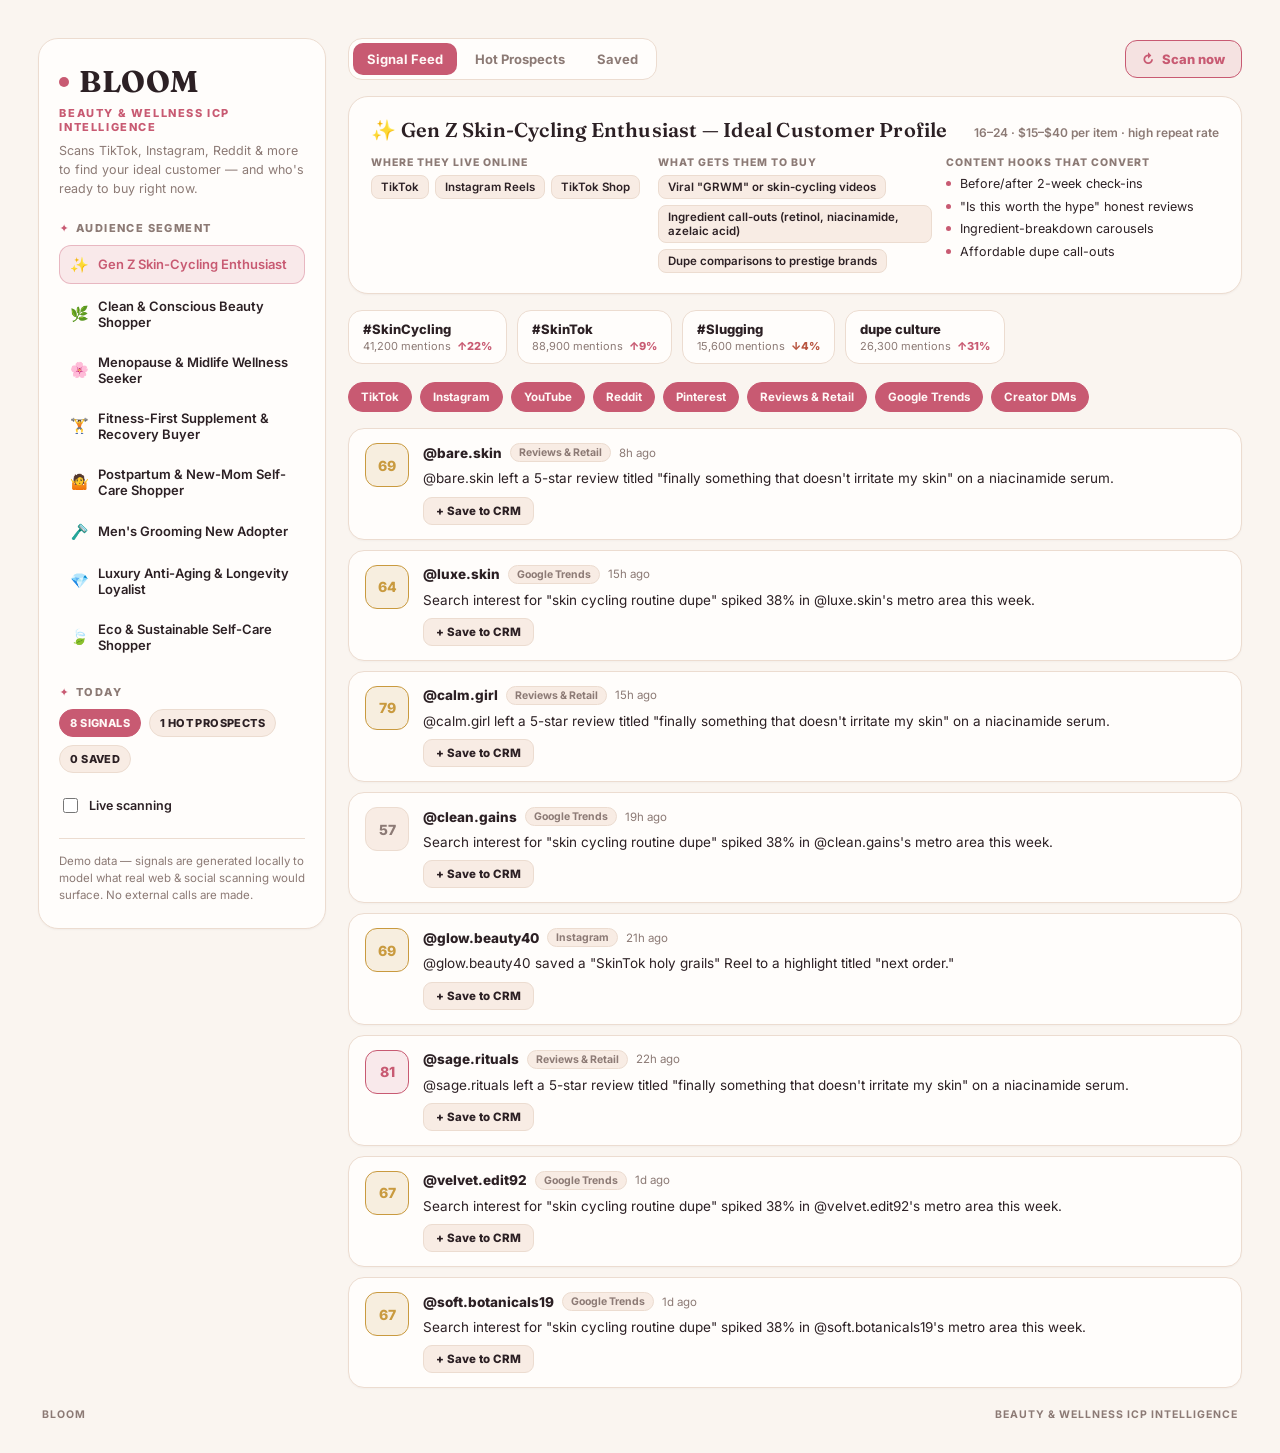
==== commit e1e6bf50: "Add BLOOM, a B2C beauty & wellness ICP intelligence CRM Replace MEND with BLOOM: a client-side dashb" ====
--- a/index.html
+++ b/index.html
@@ -3,11 +3,11 @@
 <head>
 <meta charset="UTF-8" />
 <meta name="viewport" content="width=device-width, initial-scale=1, viewport-fit=cover" />
-<title>RADAR — ICP signal intelligence</title>
-<meta name="description" content="An automated CRM signal radar that scans the web and trending social content to surface industry-specific ideal customer profiles and hot leads." />
+<title>BLOOM — beauty &amp; wellness ICP intelligence</title>
+<meta name="description" content="An automated CRM that scans the web and trending social content to surface ideal customer profiles and hot prospects for B2C beauty and wellness brands." />
 <link rel="preconnect" href="https://fonts.googleapis.com" />
 <link rel="preconnect" href="https://fonts.gstatic.com" crossorigin />
-<link href="https://fonts.googleapis.com/css2?family=Anton&family=Inter:wght@400;500;600;700;800&display=swap" rel="stylesheet" />
+<link href="https://fonts.googleapis.com/css2?family=Fraunces:ital,wght@0,500;0,600;0,700;1,500&family=Inter:wght@400;500;600;700;800&display=swap" rel="stylesheet" />
 <link rel="stylesheet" href="css/style.css" />
 </head>
 <body>
@@ -19,22 +19,22 @@
         <div class="brand">
           <div class="brand-row">
             <span class="live-dot" id="liveDot" aria-hidden="true"></span>
-            <h1 class="brand-name">RADAR</h1>
+            <h1 class="brand-name">BLOOM</h1>
           </div>
-          <p class="brand-tagline">ICP SIGNAL INTELLIGENCE</p>
-          <p class="brand-sub">Scans the web &amp; trending social content to surface who to sell to right now.</p>
+          <p class="brand-tagline">BEAUTY &amp; WELLNESS ICP INTELLIGENCE</p>
+          <p class="brand-sub">Scans TikTok, Instagram, Reddit &amp; more to find your ideal customer &mdash; and who's ready to buy right now.</p>
         </div>
 
         <div class="side-block">
-          <h2 class="block-title"><span class="title-arrow">&#10148;</span> INDUSTRY</h2>
-          <ul class="industry-list" id="industryList"></ul>
+          <h2 class="block-title"><span class="title-arrow">&#10022;</span> AUDIENCE SEGMENT</h2>
+          <ul class="segment-list" id="segmentList"></ul>
         </div>
 
         <div class="side-block">
-          <h2 class="block-title"><span class="title-arrow">&#10148;</span> TODAY</h2>
+          <h2 class="block-title"><span class="title-arrow">&#10022;</span> TODAY</h2>
           <div class="chip-grid">
             <span class="chip chip-accent" id="statSignals">0 SIGNALS</span>
-            <span class="chip chip-outline" id="statHot">0 HOT LEADS</span>
+            <span class="chip chip-outline" id="statHot">0 HOT PROSPECTS</span>
             <span class="chip chip-outline" id="statSaved">0 SAVED</span>
           </div>
         </div>
@@ -44,14 +44,14 @@
           <span>Live scanning</span>
         </label>
 
-        <p class="reassurance">Demo data — signals are generated locally to model what real web &amp; social scanning would surface. No external calls are made.</p>
+        <p class="reassurance">Demo data &mdash; signals are generated locally to model what real web &amp; social scanning would surface. No external calls are made.</p>
       </aside>
 
       <main class="main">
         <div class="tab-row">
           <div class="tabs" role="tablist">
             <button class="tab-btn is-active" data-view="signals" role="tab">Signal Feed</button>
-            <button class="tab-btn" data-view="leads" role="tab">Hot Leads</button>
+            <button class="tab-btn" data-view="leads" role="tab">Hot Prospects</button>
             <button class="tab-btn" data-view="saved" role="tab">Saved <span id="savedCount"></span></button>
           </div>
           <button class="scan-btn" id="scanBtn">
@@ -70,12 +70,12 @@
         </section>
 
         <section class="view is-hidden" id="view-leads">
-          <p class="view-intro">Companies ranked by cumulative buying-intent signal for <strong id="leadsIndustryName"></strong>.</p>
+          <p class="view-intro">Real people ranked by cumulative buying-intent signal for <strong id="leadsSegmentName"></strong>.</p>
           <div class="lead-list" id="leadList"></div>
         </section>
 
         <section class="view is-hidden" id="view-saved">
-          <p class="view-intro">Leads you've pulled into the CRM, across every industry.</p>
+          <p class="view-intro">Prospects you've pulled into the CRM, across every segment.</p>
           <div class="lead-list" id="savedList"></div>
         </section>
       </main>
@@ -83,8 +83,8 @@
     </div>
 
     <footer class="corner-footer">
-      <span>RADAR</span>
-      <span>ICP SIGNAL INTELLIGENCE</span>
+      <span>BLOOM</span>
+      <span>BEAUTY &amp; WELLNESS ICP INTELLIGENCE</span>
     </footer>
   </div>
 
--- a/css/style.css
+++ b/css/style.css
@@ -1,15 +1,16 @@
 :root {
-  --bg: #0a0e14;
-  --panel: #121822;
-  --panel-2: #171f2c;
-  --line: #232d3d;
-  --ink: #e9eef4;
-  --muted: #8b98ab;
-  --accent: #29e6ac;
-  --accent-ink: #06231a;
-  --amber: #ffb020;
-  --red: #ff6b6b;
-  color-scheme: dark;
+  --bg: #faf5f0;
+  --panel: #fffdfb;
+  --panel-2: #f8ece4;
+  --line: #ecdcd0;
+  --ink: #2c2024;
+  --muted: #8c7a75;
+  --accent: #c85a72;
+  --accent-ink: #fff8f6;
+  --accent-soft: rgba(200, 90, 114, 0.12);
+  --amber: #c99a3f;
+  --red: #b8543f;
+  color-scheme: light;
 }
 
 * { box-sizing: border-box; }
@@ -43,7 +44,7 @@
 
 .layout {
   display: grid;
-  grid-template-columns: 280px 1fr;
+  grid-template-columns: 288px 1fr;
   gap: 22px;
   align-items: start;
 }
@@ -59,13 +60,14 @@
 .sidebar {
   background: var(--panel);
   border: 1px solid var(--line);
-  border-radius: 16px;
-  padding: 22px 20px;
+  border-radius: 20px;
+  padding: 24px 20px;
   display: flex;
   flex-direction: column;
   gap: 22px;
   position: sticky;
   top: 20px;
+  box-shadow: 0 1px 2px rgba(44, 32, 36, 0.04);
 }
 
 .brand-row {
@@ -79,22 +81,22 @@
   height: 10px;
   border-radius: 50%;
   background: var(--accent);
-  box-shadow: 0 0 0 0 rgba(41, 230, 172, 0.6);
+  box-shadow: 0 0 0 0 rgba(200, 90, 114, 0.55);
   animation: pulse 2.2s infinite;
   flex: none;
 }
 
 @keyframes pulse {
-  0%   { box-shadow: 0 0 0 0 rgba(41, 230, 172, 0.55); }
-  70%  { box-shadow: 0 0 0 8px rgba(41, 230, 172, 0); }
-  100% { box-shadow: 0 0 0 0 rgba(41, 230, 172, 0); }
+  0%   { box-shadow: 0 0 0 0 rgba(200, 90, 114, 0.5); }
+  70%  { box-shadow: 0 0 0 8px rgba(200, 90, 114, 0); }
+  100% { box-shadow: 0 0 0 0 rgba(200, 90, 114, 0); }
 }
 
 .brand-name {
-  font-family: "Anton", sans-serif;
-  font-weight: 400;
+  font-family: "Fraunces", serif;
+  font-weight: 700;
   font-size: 30px;
-  letter-spacing: 1px;
+  letter-spacing: 0.5px;
   margin: 0;
   color: var(--ink);
 }
@@ -102,7 +104,7 @@
 .brand-tagline {
   margin: 6px 0 0;
   font-size: 11px;
-  font-weight: 700;
+  font-weight: 800;
   letter-spacing: 1.6px;
   color: var(--accent);
 }
@@ -128,9 +130,9 @@
   gap: 6px;
 }
 
-.title-arrow { color: var(--accent); font-size: 10px; }
-
-.industry-list {
+.title-arrow { color: var(--accent); font-size: 11px; }
+
+.segment-list {
   list-style: none;
   margin: 0;
   padding: 0;
@@ -139,13 +141,13 @@
   gap: 4px;
 }
 
-.industry-btn {
+.segment-btn {
   width: 100%;
   display: flex;
   align-items: center;
   gap: 9px;
   padding: 9px 10px;
-  border-radius: 10px;
+  border-radius: 12px;
   border: 1px solid transparent;
   background: transparent;
   color: var(--ink);
@@ -156,15 +158,15 @@
   cursor: pointer;
 }
 
-.industry-btn:hover { background: var(--panel-2); }
-
-.industry-btn.is-active {
-  background: rgba(41, 230, 172, 0.12);
-  border-color: rgba(41, 230, 172, 0.4);
+.segment-btn:hover { background: var(--panel-2); }
+
+.segment-btn.is-active {
+  background: var(--accent-soft);
+  border-color: rgba(200, 90, 114, 0.35);
   color: var(--accent);
 }
 
-.industry-emoji { font-size: 15px; }
+.segment-emoji { font-size: 15px; }
 
 .chip-grid {
   display: flex;
@@ -237,7 +239,7 @@
   gap: 4px;
   background: var(--panel);
   border: 1px solid var(--line);
-  border-radius: 12px;
+  border-radius: 14px;
   padding: 4px;
 }
 
@@ -249,7 +251,7 @@
   font-size: 13px;
   font-weight: 700;
   padding: 8px 14px;
-  border-radius: 9px;
+  border-radius: 10px;
   cursor: pointer;
 }
 
@@ -263,17 +265,17 @@
   align-items: center;
   gap: 8px;
   border: 1px solid var(--accent);
-  background: rgba(41, 230, 172, 0.1);
+  background: var(--accent-soft);
   color: var(--accent);
   font: inherit;
   font-size: 13px;
   font-weight: 800;
   padding: 10px 16px;
-  border-radius: 10px;
+  border-radius: 12px;
   cursor: pointer;
 }
 
-.scan-btn:hover { background: rgba(41, 230, 172, 0.2); }
+.scan-btn:hover { background: rgba(200, 90, 114, 0.2); }
 .scan-btn:active { transform: translateY(1px); }
 
 .scan-icon { display: inline-block; transition: transform 0.5s ease; }
@@ -299,11 +301,12 @@
 .icp-card {
   background: var(--panel);
   border: 1px solid var(--line);
-  border-radius: 16px;
-  padding: 18px 20px;
-  display: flex;
-  flex-direction: column;
-  gap: 12px;
+  border-radius: 20px;
+  padding: 20px 22px;
+  display: flex;
+  flex-direction: column;
+  gap: 14px;
+  box-shadow: 0 1px 2px rgba(44, 32, 36, 0.04);
 }
 
 .icp-head {
@@ -316,10 +319,10 @@
 
 .icp-title {
   margin: 0;
-  font-family: "Anton", sans-serif;
-  font-weight: 400;
-  font-size: 19px;
-  letter-spacing: 0.3px;
+  font-family: "Fraunces", serif;
+  font-weight: 600;
+  font-size: 20px;
+  letter-spacing: 0.2px;
 }
 
 .icp-meta {
@@ -349,7 +352,7 @@
   font-size: 11.5px;
   font-weight: 600;
   padding: 4px 9px;
-  border-radius: 7px;
+  border-radius: 8px;
   background: var(--panel-2);
   border: 1px solid var(--line);
   color: var(--ink);
@@ -401,9 +404,9 @@
   gap: 2px;
   background: var(--panel);
   border: 1px solid var(--line);
-  border-radius: 12px;
+  border-radius: 14px;
   padding: 10px 14px;
-  min-width: 140px;
+  min-width: 150px;
 }
 
 .trend-tag { font-size: 13px; font-weight: 800; color: var(--ink); }
@@ -461,11 +464,12 @@
 .signal-card {
   background: var(--panel);
   border: 1px solid var(--line);
-  border-radius: 14px;
+  border-radius: 16px;
   padding: 14px 16px;
   display: flex;
   gap: 14px;
   align-items: flex-start;
+  box-shadow: 0 1px 2px rgba(44, 32, 36, 0.03);
 }
 
 .signal-card.is-new {
@@ -473,7 +477,7 @@
 }
 
 @keyframes highlight {
-  0% { background: rgba(41, 230, 172, 0.18); border-color: var(--accent); }
+  0% { background: var(--accent-soft); border-color: var(--accent); }
   100% { background: var(--panel); border-color: var(--line); }
 }
 
@@ -481,7 +485,7 @@
   flex: none;
   width: 44px;
   height: 44px;
-  border-radius: 10px;
+  border-radius: 12px;
   display: flex;
   align-items: center;
   justify-content: center;
@@ -489,10 +493,11 @@
   font-size: 14px;
   background: var(--panel-2);
   border: 1px solid var(--line);
-}
-
-.score-badge.tier-hot { background: rgba(41, 230, 172, 0.15); border-color: var(--accent); color: var(--accent); }
-.score-badge.tier-warm { background: rgba(255, 176, 32, 0.15); border-color: var(--amber); color: var(--amber); }
+  color: var(--muted);
+}
+
+.score-badge.tier-hot { background: var(--accent-soft); border-color: var(--accent); color: var(--accent); }
+.score-badge.tier-warm { background: rgba(201, 154, 63, 0.15); border-color: var(--amber); color: var(--amber); }
 .score-badge.tier-cool { color: var(--muted); }
 
 .signal-body { flex: 1; min-width: 0; display: flex; flex-direction: column; gap: 6px; }
@@ -506,7 +511,7 @@
   color: var(--muted);
 }
 
-.signal-company { font-weight: 800; color: var(--ink); font-size: 13.5px; }
+.signal-handle { font-weight: 800; color: var(--ink); font-size: 13.5px; }
 
 .source-tag {
   font-size: 10.5px;
@@ -531,7 +536,7 @@
   font-size: 11.5px;
   font-weight: 800;
   padding: 6px 12px;
-  border-radius: 8px;
+  border-radius: 9px;
   border: 1px solid var(--line);
   background: var(--panel-2);
   color: var(--ink);
@@ -551,18 +556,20 @@
 .lead-row {
   background: var(--panel);
   border: 1px solid var(--line);
-  border-radius: 14px;
+  border-radius: 16px;
   padding: 14px 16px;
   display: flex;
   align-items: center;
   gap: 14px;
+  box-shadow: 0 1px 2px rgba(44, 32, 36, 0.03);
 }
 
 .lead-rank {
   flex: none;
   width: 26px;
   text-align: center;
-  font-family: "Anton", sans-serif;
+  font-family: "Fraunces", serif;
+  font-weight: 700;
   font-size: 16px;
   color: var(--muted);
 }
@@ -578,7 +585,7 @@
 
 .lead-name { font-weight: 800; font-size: 14px; color: var(--ink); }
 
-.lead-industry {
+.lead-segment {
   font-size: 10.5px;
   font-weight: 700;
   color: var(--muted);
@@ -608,7 +615,7 @@
   color: var(--muted);
   font-size: 13px;
   border: 1px dashed var(--line);
-  border-radius: 14px;
+  border-radius: 16px;
 }
 
 /* ---------------------------------------------------------------
